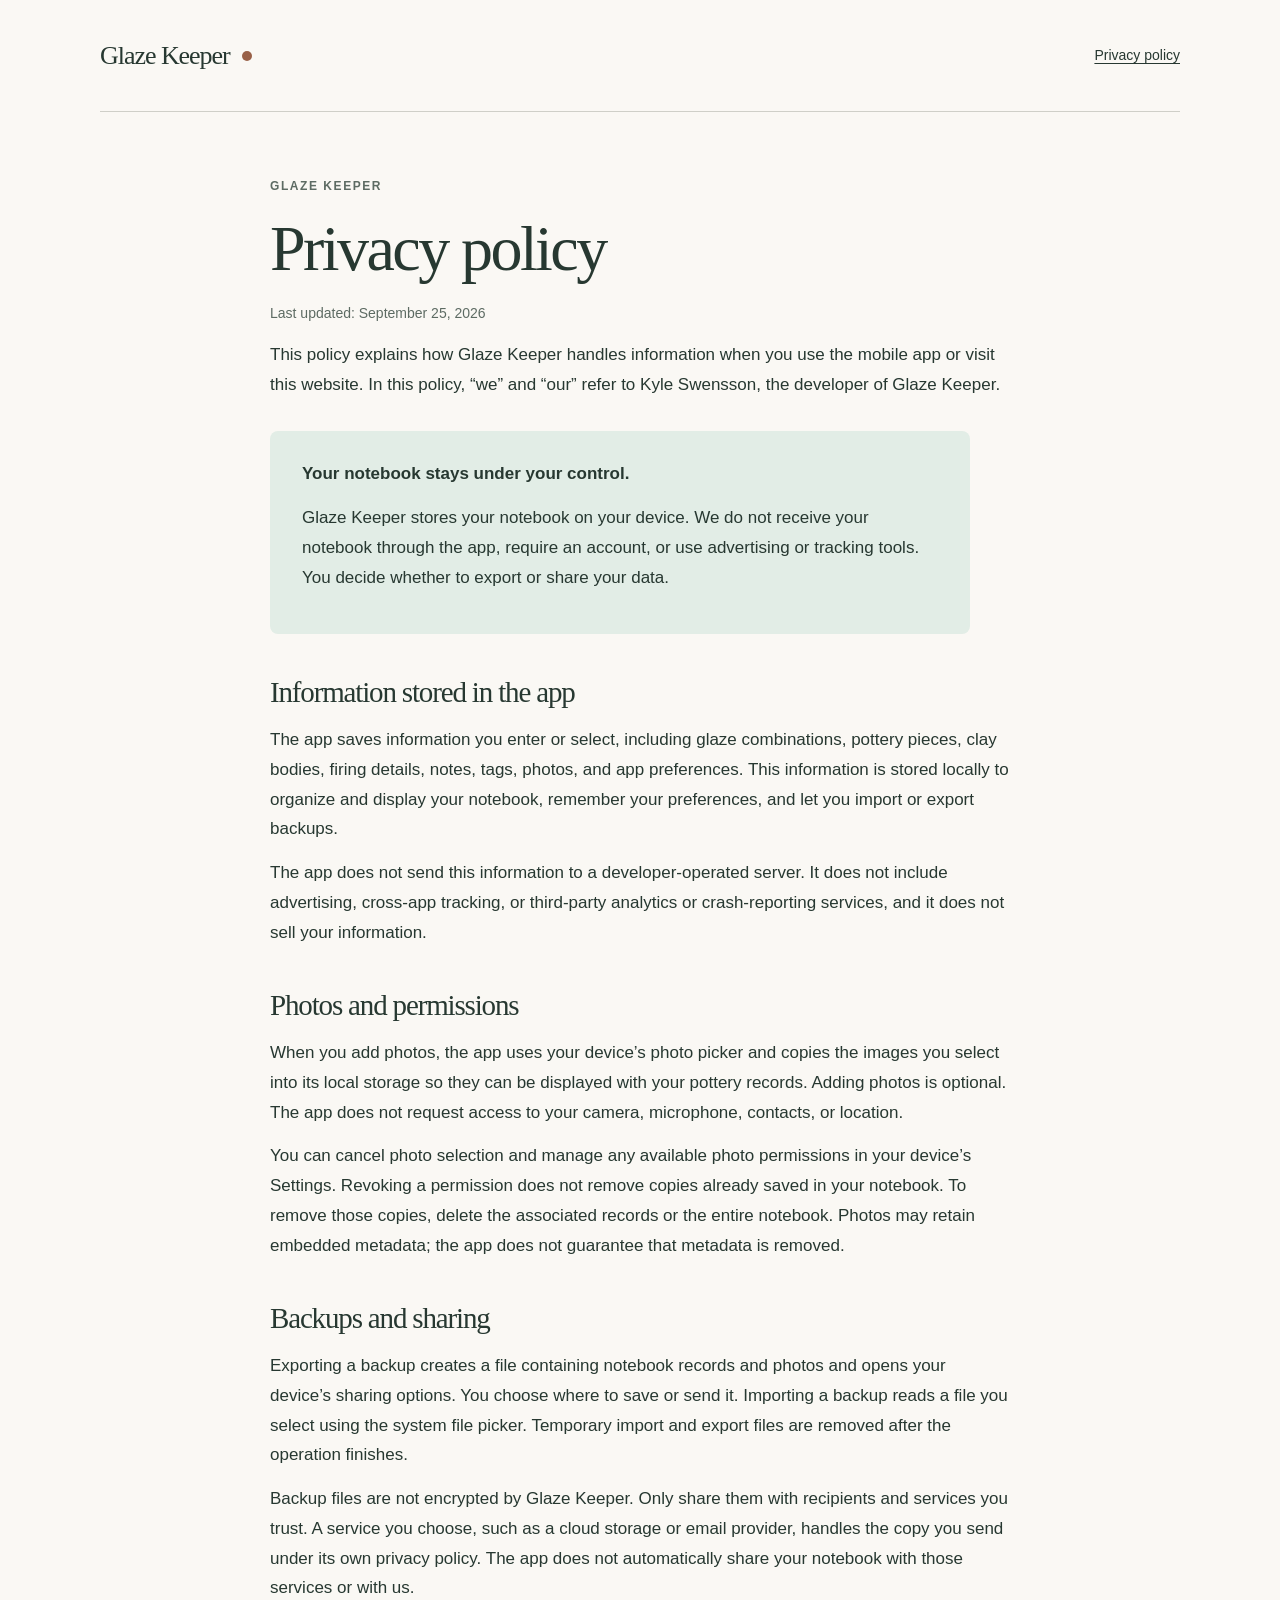
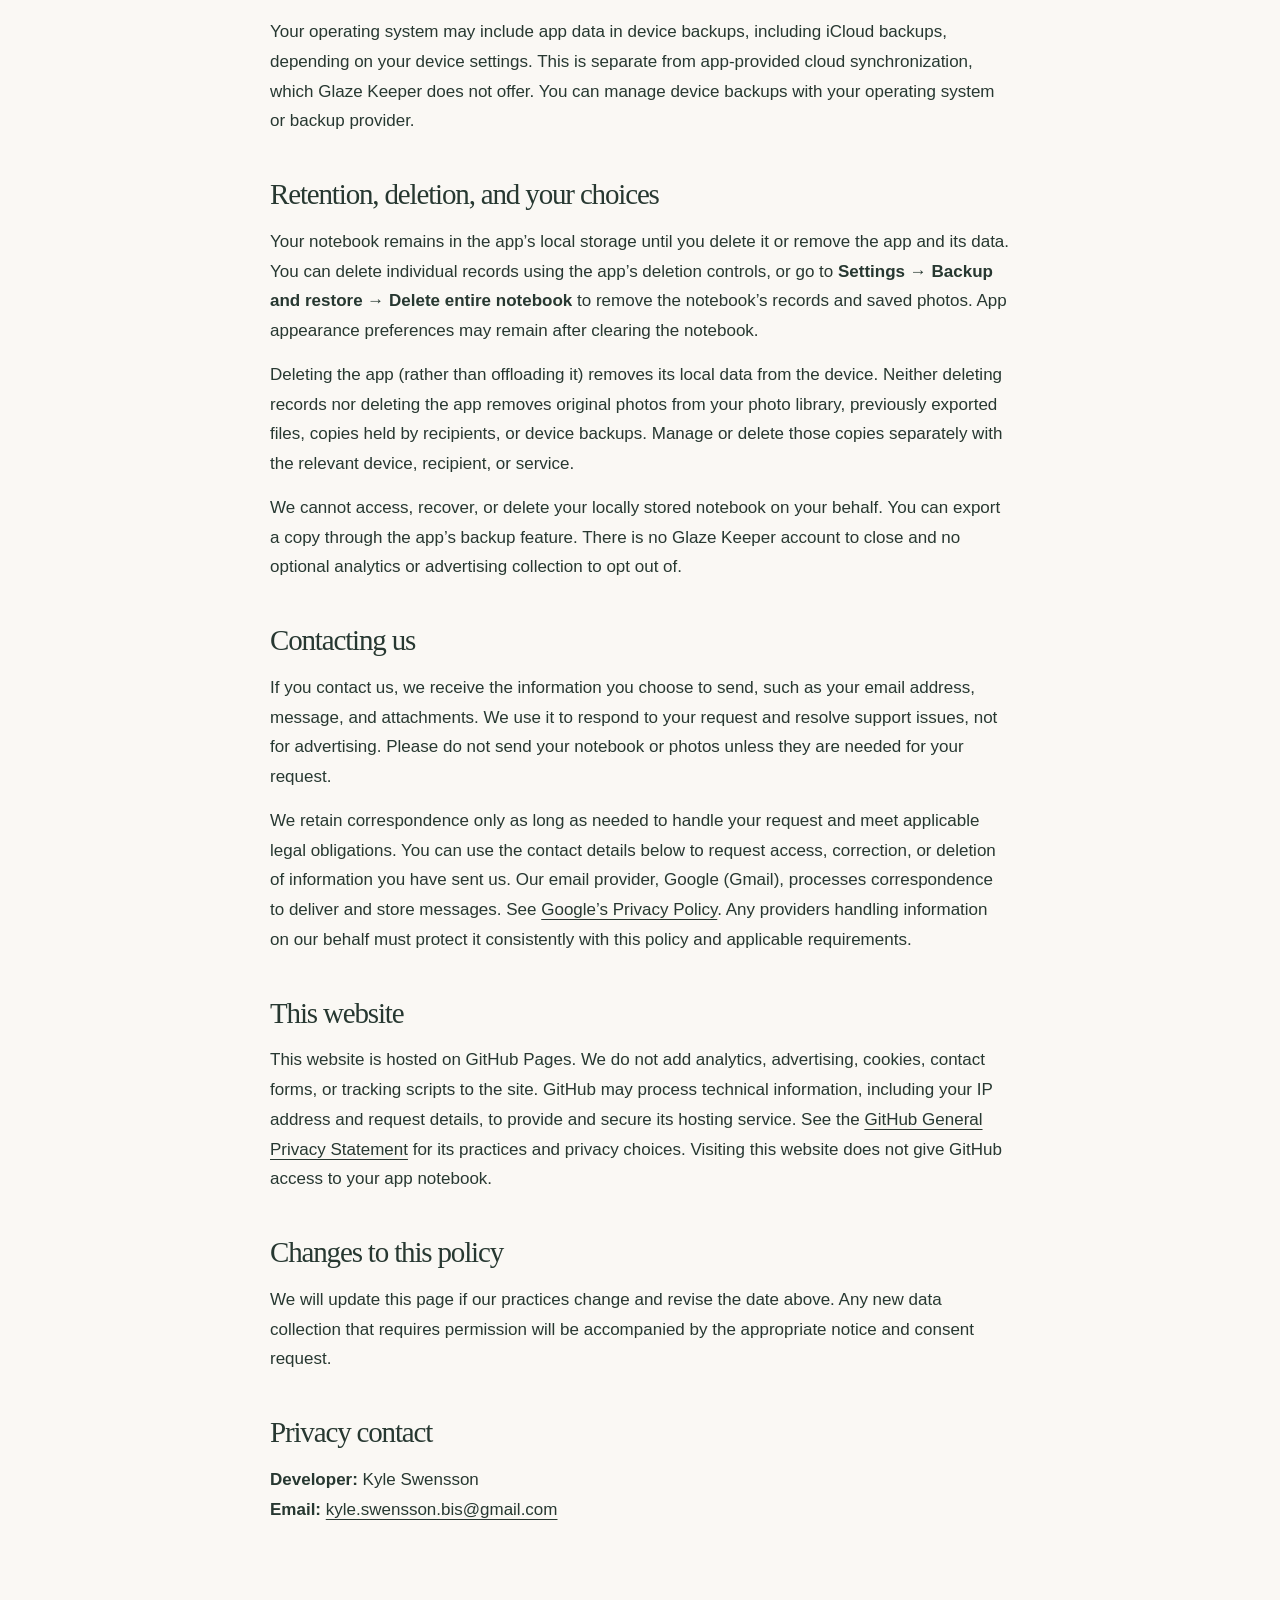
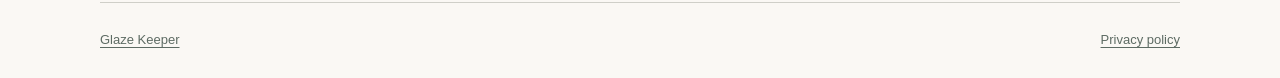
==== privacy/index.html @ c2fec086 "Create website to support privacy policy URL for app store" ====
<!doctype html>
<html lang="en">
<head>
  <meta charset="utf-8">
  <meta name="viewport" content="width=device-width, initial-scale=1">
  <meta name="description" content="How Glaze Keeper handles your notebook, photos, backups, and privacy choices.">
  <meta name="theme-color" content="#273831">
  <title>Privacy policy — Glaze Keeper</title>
  <link rel="stylesheet" href="../assets/styles.css">
</head>
<body>
  <a class="skip-link" href="#main">Skip to content</a>
  <header class="site-header wrap">
    <a class="brand" href="../index.html" aria-label="Glaze Keeper home">Glaze Keeper<span class="brand-dot" aria-hidden="true"></span></a>
    <nav aria-label="Main navigation"><a href="index.html" aria-current="page">Privacy policy</a></nav>
  </header>
  <main id="main" class="wrap policy">
    <div class="eyebrow">Glaze Keeper</div>
    <h1>Privacy policy</h1>
    <p class="updated">Last updated: <time datetime="2026-09-25">September 25, 2026</time></p>
    <p>This policy explains how Glaze Keeper handles information when you use the mobile app or visit this website. In this policy, “we” and “our” refer to Kyle Swensson, the developer of Glaze Keeper.</p>
    <aside class="note" aria-label="Policy summary">
      <strong>Your notebook stays under your control.</strong>
      <p>Glaze Keeper stores your notebook on your device. We do not receive your notebook through the app, require an account, or use advertising or tracking tools. You decide whether to export or share your data.</p>
    </aside>
    <h2>Information stored in the app</h2>
    <p>The app saves information you enter or select, including glaze combinations, pottery pieces, clay bodies, firing details, notes, tags, photos, and app preferences. This information is stored locally to organize and display your notebook, remember your preferences, and let you import or export backups.</p>
    <p>The app does not send this information to a developer-operated server. It does not include advertising, cross-app tracking, or third-party analytics or crash-reporting services, and it does not sell your information.</p>
    <h2>Photos and permissions</h2>
    <p>When you add photos, the app uses your device’s photo picker and copies the images you select into its local storage so they can be displayed with your pottery records. Adding photos is optional. The app does not request access to your camera, microphone, contacts, or location.</p>
    <p>You can cancel photo selection and manage any available photo permissions in your device’s Settings. Revoking a permission does not remove copies already saved in your notebook. To remove those copies, delete the associated records or the entire notebook. Photos may retain embedded metadata; the app does not guarantee that metadata is removed.</p>
    <h2>Backups and sharing</h2>
    <p>Exporting a backup creates a file containing notebook records and photos and opens your device’s sharing options. You choose where to save or send it. Importing a backup reads a file you select using the system file picker. Temporary import and export files are removed after the operation finishes.</p>
    <p>Backup files are not encrypted by Glaze Keeper. Only share them with recipients and services you trust. A service you choose, such as a cloud storage or email provider, handles the copy you send under its own privacy policy. The app does not automatically share your notebook with those services or with us.</p>
    <p>Your operating system may include app data in device backups, including iCloud backups, depending on your device settings. This is separate from app-provided cloud synchronization, which Glaze Keeper does not offer. You can manage device backups with your operating system or backup provider.</p>
    <h2>Retention, deletion, and your choices</h2>
    <p>Your notebook remains in the app’s local storage until you delete it or remove the app and its data. You can delete individual records using the app’s deletion controls, or go to <strong>Settings → Backup and restore → Delete entire notebook</strong> to remove the notebook’s records and saved photos. App appearance preferences may remain after clearing the notebook.</p>
    <p>Deleting the app (rather than offloading it) removes its local data from the device. Neither deleting records nor deleting the app removes original photos from your photo library, previously exported files, copies held by recipients, or device backups. Manage or delete those copies separately with the relevant device, recipient, or service.</p>
    <p>We cannot access, recover, or delete your locally stored notebook on your behalf. You can export a copy through the app’s backup feature. There is no Glaze Keeper account to close and no optional analytics or advertising collection to opt out of.</p>
    <h2>Contacting us</h2>
    <p>If you contact us, we receive the information you choose to send, such as your email address, message, and attachments. We use it to respond to your request and resolve support issues, not for advertising. Please do not send your notebook or photos unless they are needed for your request.</p>
    <p>We retain correspondence only as long as needed to handle your request and meet applicable legal obligations. You can use the contact details below to request access, correction, or deletion of information you have sent us. Our email provider, Google (Gmail), processes correspondence to deliver and store messages. See <a href="https://policies.google.com/privacy">Google’s Privacy Policy</a>. Any providers handling information on our behalf must protect it consistently with this policy and applicable requirements.</p>
    <h2>This website</h2>
    <p>This website is hosted on GitHub Pages. We do not add analytics, advertising, cookies, contact forms, or tracking scripts to the site. GitHub may process technical information, including your IP address and request details, to provide and secure its hosting service. See the <a href="https://docs.github.com/en/site-policy/privacy-policies/github-general-privacy-statement">GitHub General Privacy Statement</a> for its practices and privacy choices. Visiting this website does not give GitHub access to your app notebook.</p>
    <h2>Changes to this policy</h2>
    <p>We will update this page if our practices change and revise the date above. Any new data collection that requires permission will be accompanied by the appropriate notice and consent request.</p>
    <h2>Privacy contact</h2>
    <p><strong>Developer:</strong> Kyle Swensson<br>
    <strong>Email:</strong> <a href="mailto:kyle.swensson.bis@gmail.com">kyle.swensson.bis@gmail.com</a></p>
  </main>
  <footer class="site-footer wrap"><a href="../index.html">Glaze Keeper</a><a href="index.html" aria-current="page">Privacy policy</a></footer>
</body>
</html>
---- assets/styles.css ----
:root {
  color-scheme: light;
  --paper: #faf8f4;
  --ink: #273831;
  --muted: #5d6b63;
  --sage: #e2ede6;
  --line: #cfcfc8;
  --clay: #986047;
  font-family: -apple-system, BlinkMacSystemFont, "Segoe UI", sans-serif;
  color: var(--ink);
  background: var(--paper);
  font-synthesis: none;
}
* { box-sizing: border-box; }
body { margin: 0; font-size: 17px; line-height: 1.75; }
a { color: inherit; text-underline-offset: .22em; }
a:hover { color: var(--clay); }
a:focus-visible { outline: 3px solid var(--clay); outline-offset: 5px; }
.wrap { width: min(1080px, calc(100% - 64px)); margin-inline: auto; }
.site-header { display: flex; align-items: center; justify-content: space-between; gap: 24px; min-height: 112px; border-bottom: 1px solid var(--line); }
.brand { display: inline-flex; align-items: center; gap: 12px; font-family: Georgia, serif; font-size: 26px; text-decoration: none; letter-spacing: -.04em; }
.brand-dot { width: 10px; height: 10px; border-radius: 50%; background: var(--clay); }
nav { font-size: 14px; }
.eyebrow { display: block; font-size: 12px; font-weight: 650; letter-spacing: .13em; text-transform: uppercase; color: var(--muted); }
h1, h2 { font-family: Georgia, "Times New Roman", serif; font-weight: 400; line-height: 1.13; letter-spacing: -.04em; }
.home { padding-block: 80px 64px; }
.home h1 { font-size: clamp(48px, 6.5vw, 84px); margin: 24px 0; }
.intro { max-width: 510px; font-size: 20px; color: var(--muted); }
.button { display: inline-flex; align-items: center; gap: 28px; background: var(--ink); color: var(--paper); padding: 13px 22px; border-radius: 6px; text-decoration: none; margin-top: 20px; font-size: 15px; }
.button:hover { background: #3d5549; color: white; }
.note { margin-top: 64px; padding: 28px 32px; background: var(--sage); border-radius: 8px; max-width: 700px; }
.note p { margin: 8px 0 0; }
.site-footer { display: flex; flex-wrap: wrap; justify-content: space-between; gap: 16px; padding-block: 26px; border-top: 1px solid var(--line); color: var(--muted); font-size: 13px; }
.policy { max-width: 740px; padding-block: 64px; }
.policy h1 { font-size: clamp(44px, 6vw, 64px); margin: 16px 0; }
.policy h2 { font-size: 29px; margin: 42px 0 16px; }
.policy p, .policy ul { margin-block: 14px; }
.policy li + li { margin-top: 10px; }
.policy .note { margin: 32px 0; }
.updated { color: var(--muted); font-size: 14px; }
.policy a { overflow-wrap: anywhere; }
.skip-link { position: absolute; top: -100px; left: 16px; background: var(--ink); color: white; padding: 10px 20px; z-index: 1; }
.skip-link:focus { top: 16px; }
@media (max-width: 560px) {
  .wrap { width: calc(100% - 40px); }
  .site-header { min-height: 90px; gap: 16px; }
  .brand { font-size: 23px; gap: 8px; }
  nav { font-size: 13px; }
  .home, .policy { padding-block: 44px; }
  .intro { font-size: 18px; }
  .note { padding: 22px; margin-top: 44px; }
}
@media print {
  body { background: white; color: black; font-size: 11pt; }
  .wrap { width: 100%; }
  .site-header, .site-footer, .skip-link { display: none; }
  .policy { max-width: none; padding: 0; }
  .policy h2 { break-after: avoid; }
  .note { background: none; border: 1px solid #999; }
}
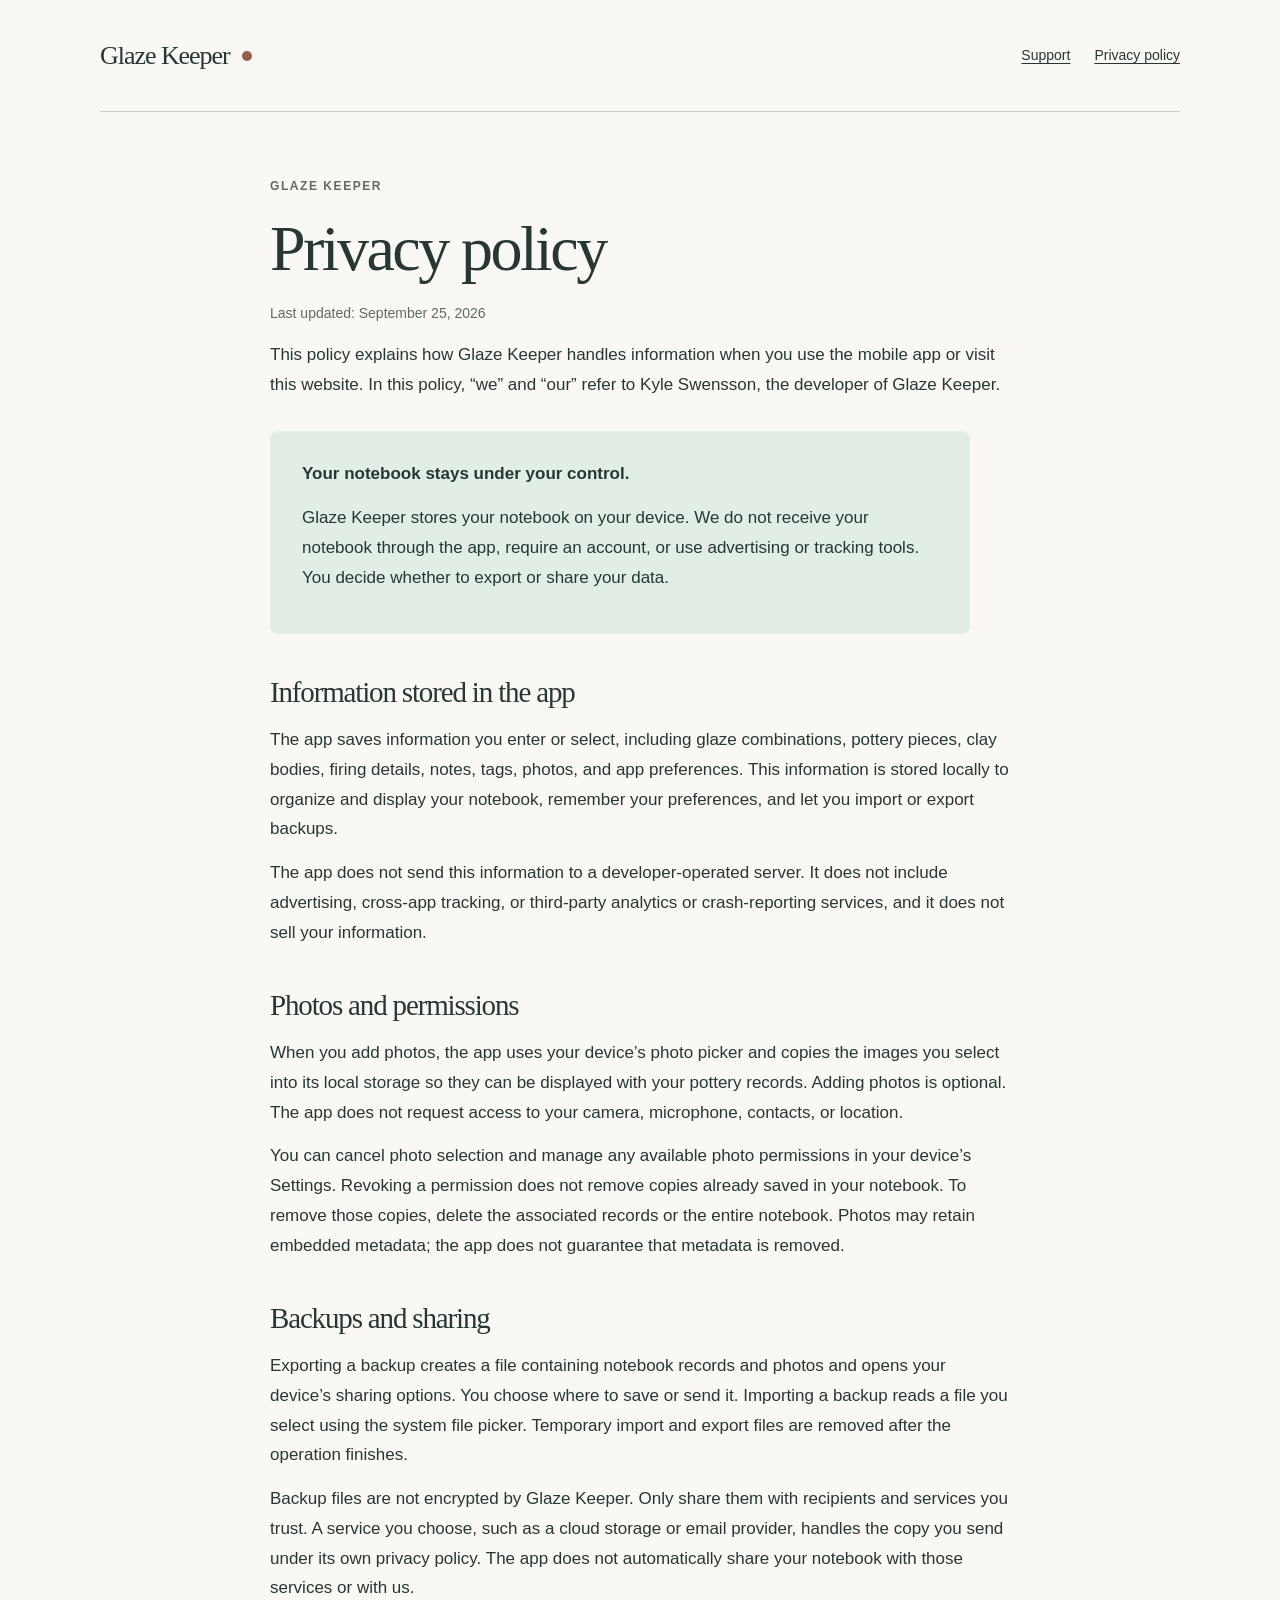
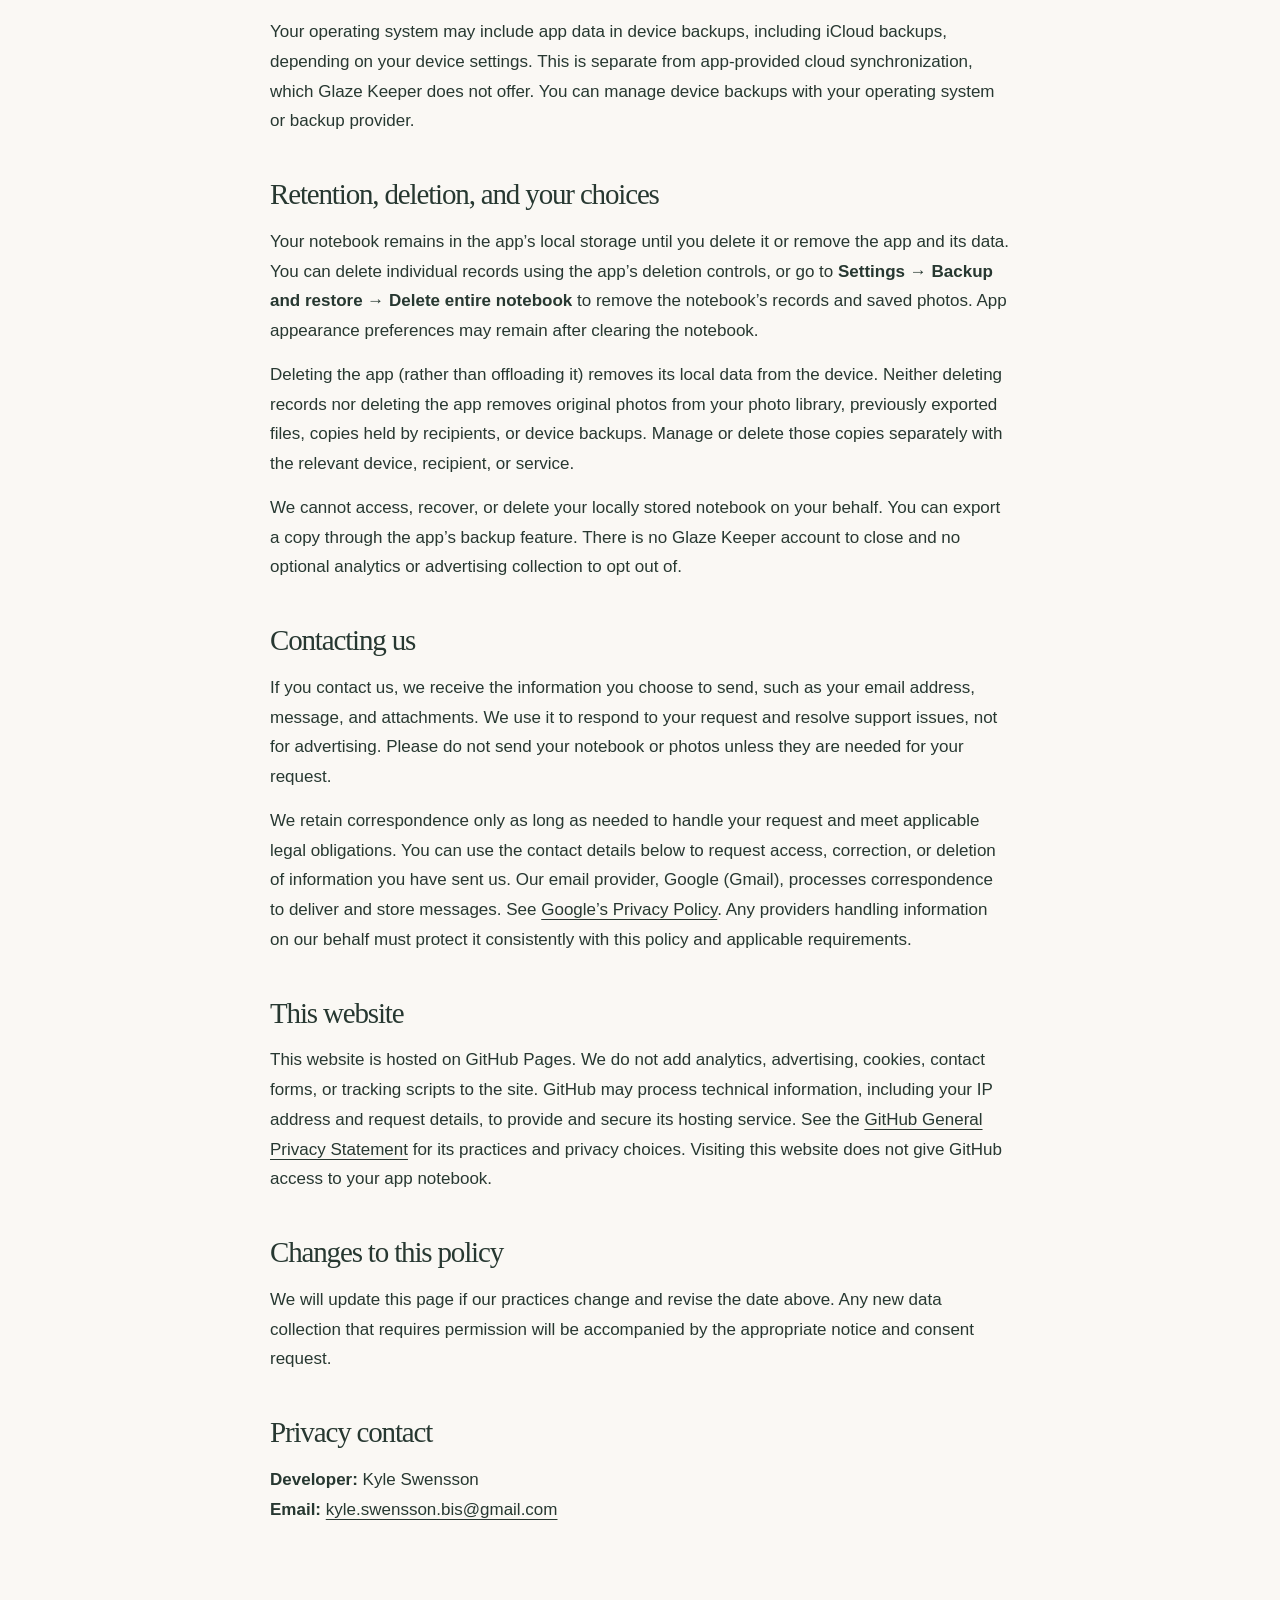
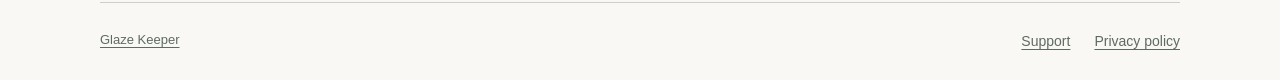
==== commit 3e34ea74: "Add support page with FAQ" ====
--- a/privacy/index.html
+++ b/privacy/index.html
@@ -12,7 +12,7 @@
   <a class="skip-link" href="#main">Skip to content</a>
   <header class="site-header wrap">
     <a class="brand" href="../index.html" aria-label="Glaze Keeper home">Glaze Keeper<span class="brand-dot" aria-hidden="true"></span></a>
-    <nav aria-label="Main navigation"><a href="index.html" aria-current="page">Privacy policy</a></nav>
+    <nav aria-label="Main navigation"><a href="../support/index.html">Support</a><a href="index.html" aria-current="page">Privacy policy</a></nav>
   </header>
   <main id="main" class="wrap policy">
     <div class="eyebrow">Glaze Keeper</div>
@@ -48,6 +48,6 @@
     <p><strong>Developer:</strong> Kyle Swensson<br>
     <strong>Email:</strong> <a href="mailto:kyle.swensson.bis@gmail.com">kyle.swensson.bis@gmail.com</a></p>
   </main>
-  <footer class="site-footer wrap"><a href="../index.html">Glaze Keeper</a><a href="index.html" aria-current="page">Privacy policy</a></footer>
+  <footer class="site-footer wrap"><a href="../index.html">Glaze Keeper</a><nav aria-label="Footer navigation"><a href="../support/index.html">Support</a><a href="index.html" aria-current="page">Privacy policy</a></nav></footer>
 </body>
 </html>
--- a/assets/styles.css
+++ b/assets/styles.css
@@ -20,7 +20,8 @@
 .site-header { display: flex; align-items: center; justify-content: space-between; gap: 24px; min-height: 112px; border-bottom: 1px solid var(--line); }
 .brand { display: inline-flex; align-items: center; gap: 12px; font-family: Georgia, serif; font-size: 26px; text-decoration: none; letter-spacing: -.04em; }
 .brand-dot { width: 10px; height: 10px; border-radius: 50%; background: var(--clay); }
-nav { font-size: 14px; }
+nav { display: flex; flex-wrap: wrap; gap: 12px 24px; font-size: 14px; }
+nav a { white-space: nowrap; }
 .eyebrow { display: block; font-size: 12px; font-weight: 650; letter-spacing: .13em; text-transform: uppercase; color: var(--muted); }
 h1, h2 { font-family: Georgia, "Times New Roman", serif; font-weight: 400; line-height: 1.13; letter-spacing: -.04em; }
 .home { padding-block: 80px 64px; }
@@ -34,6 +35,7 @@
 .policy { max-width: 740px; padding-block: 64px; }
 .policy h1 { font-size: clamp(44px, 6vw, 64px); margin: 16px 0; }
 .policy h2 { font-size: 29px; margin: 42px 0 16px; }
+.policy h3 { font-size: 19px; line-height: 1.4; margin: 28px 0 12px; }
 .policy p, .policy ul { margin-block: 14px; }
 .policy li + li { margin-top: 10px; }
 .policy .note { margin: 32px 0; }
@@ -43,7 +45,7 @@
 .skip-link:focus { top: 16px; }
 @media (max-width: 560px) {
   .wrap { width: calc(100% - 40px); }
-  .site-header { min-height: 90px; gap: 16px; }
+  .site-header { min-height: 90px; gap: 12px; flex-wrap: wrap; padding-block: 20px; }
   .brand { font-size: 23px; gap: 8px; }
   nav { font-size: 13px; }
   .home, .policy { padding-block: 44px; }
